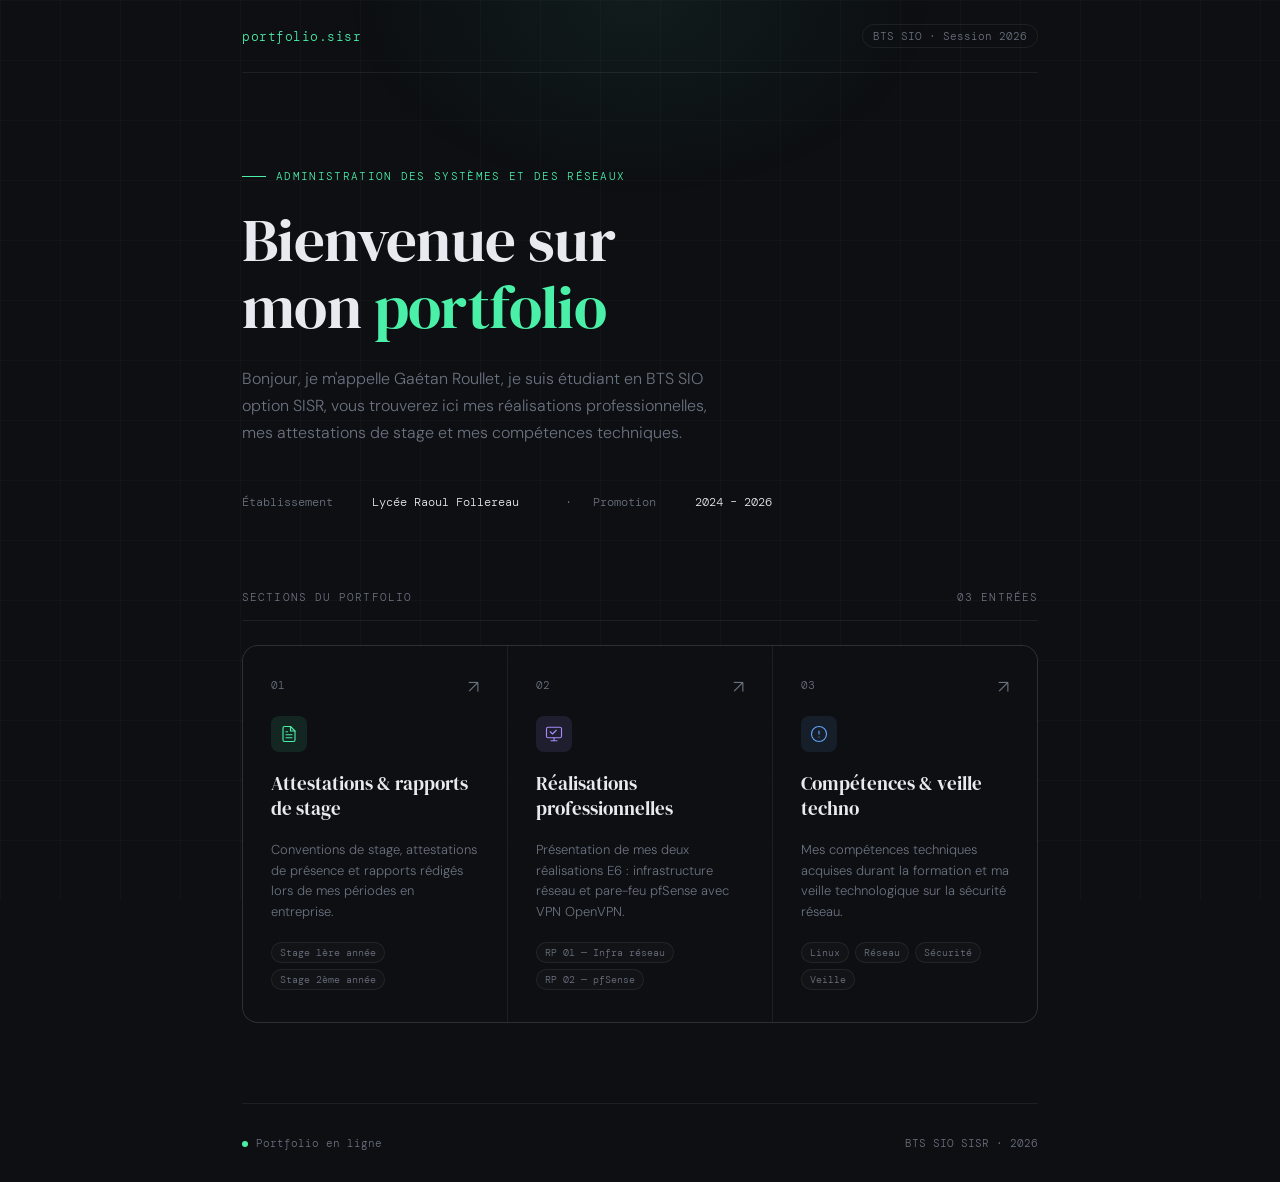
==== index.html @ b17c927a "Add files via upload" ====
<!DOCTYPE html>
<html lang="fr">
<head>
<meta charset="UTF-8">
<meta name="viewport" content="width=device-width, initial-scale=1.0">
<title>Portfolio BTS SIO — SISR</title>
<link href="https://fonts.googleapis.com/css2?family=DM+Serif+Display&family=DM+Mono:wght@400;500&family=DM+Sans:wght@300;400;500&display=swap" rel="stylesheet">
<style>
  *, *::before, *::after { box-sizing: border-box; margin: 0; padding: 0; }

  :root {
    --bg: #0d0f12;
    --surface: #141720;
    --border: rgba(255,255,255,0.07);
    --accent: #4af0a8;
    --accent2: #a78bfa;
    --text: #e8eaf0;
    --muted: #6b7280;
    --card1: #131c1a;
    --card2: #15121f;
    --card3: #14161a;
  }

  html { scroll-behavior: smooth; }

  body {
    background: var(--bg);
    color: var(--text);
    font-family: 'DM Sans', sans-serif;
    font-weight: 300;
    min-height: 100vh;
    overflow-x: hidden;
  }

  /* Grille de fond subtile */
  body::before {
    content: '';
    position: fixed;
    inset: 0;
    background-image:
      linear-gradient(rgba(255,255,255,0.025) 1px, transparent 1px),
      linear-gradient(90deg, rgba(255,255,255,0.025) 1px, transparent 1px);
    background-size: 60px 60px;
    pointer-events: none;
    z-index: 0;
  }

  /* Lueur d'ambiance */
  body::after {
    content: '';
    position: fixed;
    top: -200px;
    left: 50%;
    transform: translateX(-50%);
    width: 600px;
    height: 400px;
    background: radial-gradient(ellipse, rgba(74,240,168,0.06) 0%, transparent 70%);
    pointer-events: none;
    z-index: 0;
  }

  .wrapper {
    position: relative;
    z-index: 1;
    max-width: 860px;
    margin: 0 auto;
    padding: 0 2rem;
  }

  /* ── NAV ── */
  nav {
    display: flex;
    align-items: center;
    justify-content: space-between;
    padding: 1.5rem 0;
    border-bottom: 1px solid var(--border);
  }

  .nav-logo {
    font-family: 'DM Mono', monospace;
    font-size: 13px;
    color: var(--accent);
    letter-spacing: 0.04em;
  }

  .nav-badge {
    font-family: 'DM Mono', monospace;
    font-size: 11px;
    color: var(--muted);
    border: 1px solid var(--border);
    padding: 4px 10px;
    border-radius: 20px;
  }

  /* ── HERO ── */
  .hero {
    padding: 6rem 0 5rem;
    opacity: 0;
    transform: translateY(20px);
    animation: fadeUp 0.7s ease forwards 0.1s;
  }

  .hero-tag {
    font-family: 'DM Mono', monospace;
    font-size: 11px;
    color: var(--accent);
    letter-spacing: 0.12em;
    text-transform: uppercase;
    margin-bottom: 1.5rem;
    display: flex;
    align-items: center;
    gap: 10px;
  }

  .hero-tag::before {
    content: '';
    width: 24px;
    height: 1px;
    background: var(--accent);
    display: inline-block;
  }

  h1 {
    font-family: 'DM Serif Display', serif;
    font-size: clamp(2.4rem, 6vw, 3.8rem);
    font-weight: 400;
    line-height: 1.1;
    letter-spacing: -0.01em;
    margin-bottom: 1.5rem;
  }

  h1 .name {
    color: var(--accent);
  }

  .hero-sub {
    font-size: 16px;
    color: var(--muted);
    max-width: 480px;
    line-height: 1.7;
    margin-bottom: 3rem;
  }

  .hero-meta {
    display: flex;
    gap: 2rem;
    font-family: 'DM Mono', monospace;
    font-size: 12px;
    color: var(--muted);
  }

  .hero-meta span { color: var(--text); }

  /* ── SECTION TITRE ── */
  .section-label {
    font-family: 'DM Mono', monospace;
    font-size: 11px;
    color: var(--muted);
    letter-spacing: 0.1em;
    text-transform: uppercase;
    margin-bottom: 1.5rem;
    padding-bottom: 1rem;
    border-bottom: 1px solid var(--border);
    display: flex;
    justify-content: space-between;
  }

  /* ── CARDS ── */
  .cards {
    display: grid;
    grid-template-columns: repeat(3, 1fr);
    gap: 1px;
    background: var(--border);
    border: 1px solid var(--border);
    border-radius: 16px;
    overflow: hidden;
    margin-bottom: 5rem;
    opacity: 0;
    transform: translateY(20px);
    animation: fadeUp 0.7s ease forwards 0.3s;
  }

  .card {
    background: var(--bg);
    padding: 2rem 1.75rem;
    text-decoration: none;
    color: inherit;
    display: flex;
    flex-direction: column;
    gap: 1.2rem;
    transition: background 0.2s;
    cursor: pointer;
  }

  .card:hover { background: var(--surface); }

  .card:hover .card-arrow {
    transform: translate(3px, -3px);
    color: var(--accent);
  }

  .card-header {
    display: flex;
    justify-content: space-between;
    align-items: flex-start;
  }

  .card-num {
    font-family: 'DM Mono', monospace;
    font-size: 11px;
    color: var(--muted);
  }

  .card-arrow {
    font-size: 18px;
    color: var(--muted);
    transition: transform 0.2s, color 0.2s;
    line-height: 1;
  }

  .card-icon {
    width: 36px;
    height: 36px;
    border-radius: 8px;
    display: flex;
    align-items: center;
    justify-content: center;
  }

  .card-icon svg { width: 18px; height: 18px; }

  .icon-green { background: rgba(74,240,168,0.1); color: var(--accent); }
  .icon-purple { background: rgba(167,139,250,0.12); color: var(--accent2); }
  .icon-blue { background: rgba(96,165,250,0.1); color: #60a5fa; }

  .card-title {
    font-family: 'DM Serif Display', serif;
    font-size: 1.2rem;
    font-weight: 400;
    line-height: 1.3;
  }

  .card-desc {
    font-size: 13px;
    color: var(--muted);
    line-height: 1.6;
    flex: 1;
  }

  .card-tags {
    display: flex;
    flex-wrap: wrap;
    gap: 6px;
  }

  .tag {
    font-family: 'DM Mono', monospace;
    font-size: 10px;
    padding: 3px 8px;
    border-radius: 20px;
    border: 1px solid var(--border);
    color: var(--muted);
    background: rgba(255,255,255,0.02);
  }

  /* ── FOOTER ── */
  footer {
    border-top: 1px solid var(--border);
    padding: 2rem 0;
    display: flex;
    justify-content: space-between;
    align-items: center;
    font-family: 'DM Mono', monospace;
    font-size: 11px;
    color: var(--muted);
    opacity: 0;
    animation: fadeUp 0.7s ease forwards 0.5s;
  }

  footer .dot {
    width: 6px;
    height: 6px;
    border-radius: 50%;
    background: var(--accent);
    display: inline-block;
    margin-right: 8px;
    animation: pulse 2s ease-in-out infinite;
  }

  @keyframes fadeUp {
    to { opacity: 1; transform: translateY(0); }
  }

  @keyframes pulse {
    0%, 100% { opacity: 1; }
    50% { opacity: 0.3; }
  }

  /* ── RESPONSIVE ── */
  @media (max-width: 640px) {
    .cards { grid-template-columns: 1fr; }
    .hero { padding: 4rem 0 3rem; }
    h1 { font-size: 2.2rem; }
  }
</style>
</head>
<body>

<div class="wrapper">

  <nav>
    <span class="nav-logo">portfolio.sisr</span>
    <span class="nav-badge">BTS SIO · Session 2026</span>
  </nav>

  <section class="hero">
    <div class="hero-tag">Administration des systèmes et des réseaux</div>
    <h1>Bienvenue sur<br>mon <span class="name">portfolio</span></h1>
    <p class="hero-sub">
      Bonjour, je m'appelle Gaétan Roullet, je suis étudiant en BTS SIO option SISR, vous trouverez ici mes réalisations professionnelles, mes attestations de stage et mes compétences techniques.
    </p>
    <div class="hero-meta">
      Établissement&nbsp;<span>Lycée Raoul Follereau</span>
      &nbsp;&nbsp;·&nbsp;&nbsp;
      Promotion&nbsp;<span>2024 – 2026</span>
    </div>
  </section>

  <div class="section-label">
    <span>Sections du portfolio</span>
    <span>03 entrées</span>
  </div>

  <div class="cards">

    <!-- Carte 1 : Attestations & rapports -->
    <a class="card" href="attestations.html">
      <div class="card-header">
        <span class="card-num">01</span>
        <span class="card-arrow">↗</span>
      </div>
      <div class="card-icon icon-green">
        <svg viewBox="0 0 24 24" fill="none" stroke="currentColor" stroke-width="1.5" stroke-linecap="round" stroke-linejoin="round">
          <path d="M14 2H6a2 2 0 0 0-2 2v16a2 2 0 0 0 2 2h12a2 2 0 0 0 2-2V8z"/>
          <polyline points="14 2 14 8 20 8"/>
          <line x1="16" y1="13" x2="8" y2="13"/>
          <line x1="16" y1="17" x2="8" y2="17"/>
          <polyline points="10 9 9 9 8 9"/>
        </svg>
      </div>
      <div class="card-title">Attestations &amp; rapports de stage</div>
      <p class="card-desc">Conventions de stage, attestations de présence et rapports rédigés lors de mes périodes en entreprise.</p>
      <div class="card-tags">
        <span class="tag">Stage 1ère année</span>
        <span class="tag">Stage 2ème année</span>
      </div>
    </a>

    <!-- Carte 2 : Réalisations professionnelles -->
    <a class="card" href="realisations.html">
      <div class="card-header">
        <span class="card-num">02</span>
        <span class="card-arrow">↗</span>
      </div>
      <div class="card-icon icon-purple">
        <svg viewBox="0 0 24 24" fill="none" stroke="currentColor" stroke-width="1.5" stroke-linecap="round" stroke-linejoin="round">
          <rect x="2" y="3" width="20" height="14" rx="2"/>
          <path d="M8 21h8M12 17v4"/>
          <path d="M7 9l3 3 5-5"/>
        </svg>
      </div>
      <div class="card-title">Réalisations professionnelles</div>
      <p class="card-desc">Présentation de mes deux réalisations E6 : infrastructure réseau et pare-feu pfSense avec VPN OpenVPN.</p>
      <div class="card-tags">
        <span class="tag">RP 01 — Infra réseau</span>
        <span class="tag">RP 02 — pfSense</span>
      </div>
    </a>

    <!-- Carte 3 : Compétences & Veille -->
    <a class="card" href="competences.html">
      <div class="card-header">
        <span class="card-num">03</span>
        <span class="card-arrow">↗</span>
      </div>
      <div class="card-icon icon-blue">
        <svg viewBox="0 0 24 24" fill="none" stroke="currentColor" stroke-width="1.5" stroke-linecap="round" stroke-linejoin="round">
          <circle cx="12" cy="12" r="10"/>
          <line x1="12" y1="8" x2="12" y2="12"/>
          <line x1="12" y1="16" x2="12.01" y2="16"/>
        </svg>
      </div>
      <div class="card-title">Compétences &amp; veille techno</div>
      <p class="card-desc">Mes compétences techniques acquises durant la formation et ma veille technologique sur la sécurité réseau.</p>
      <div class="card-tags">
        <span class="tag">Linux</span>
        <span class="tag">Réseau</span>
        <span class="tag">Sécurité</span>
        <span class="tag">Veille</span>
      </div>
    </a>

  </div>

  <footer>
    <span><span class="dot"></span>Portfolio en ligne</span>
    <span>BTS SIO SISR · 2026</span>
  </footer>

</div>

</body>
</html>
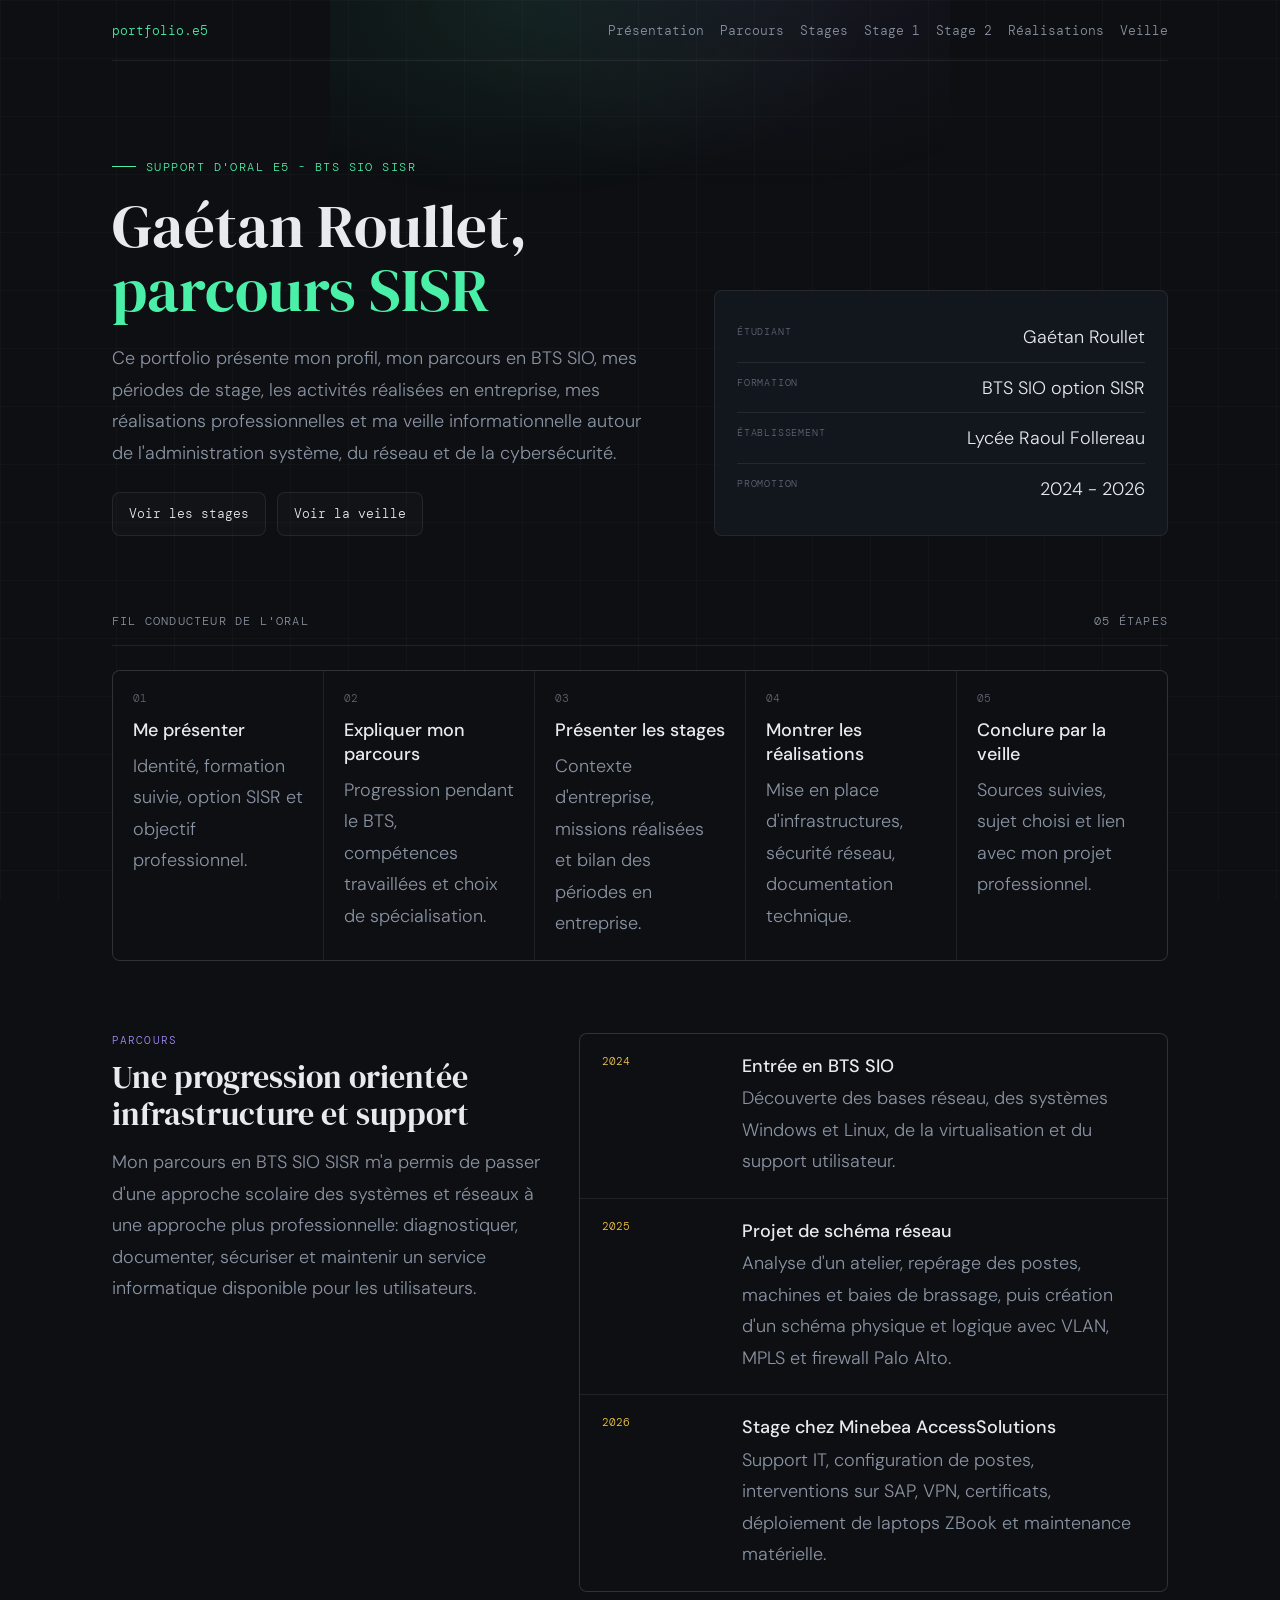
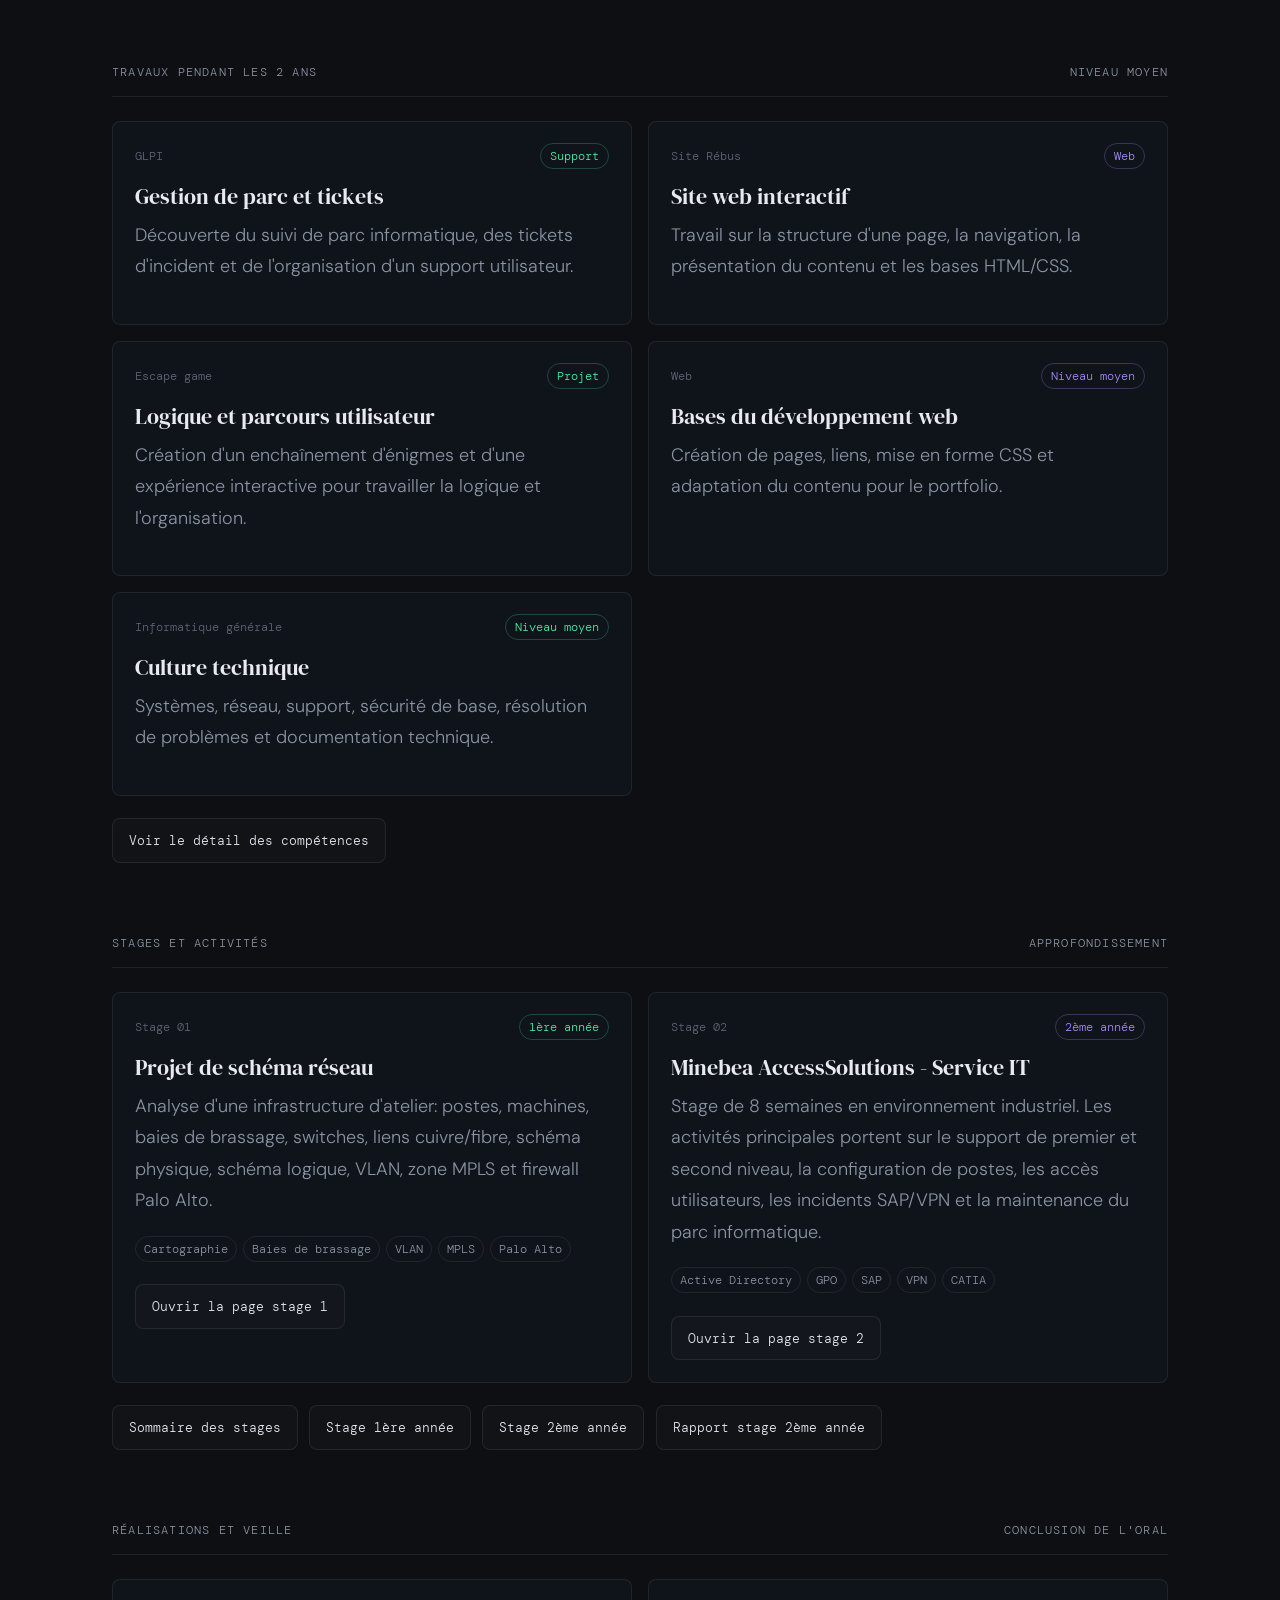
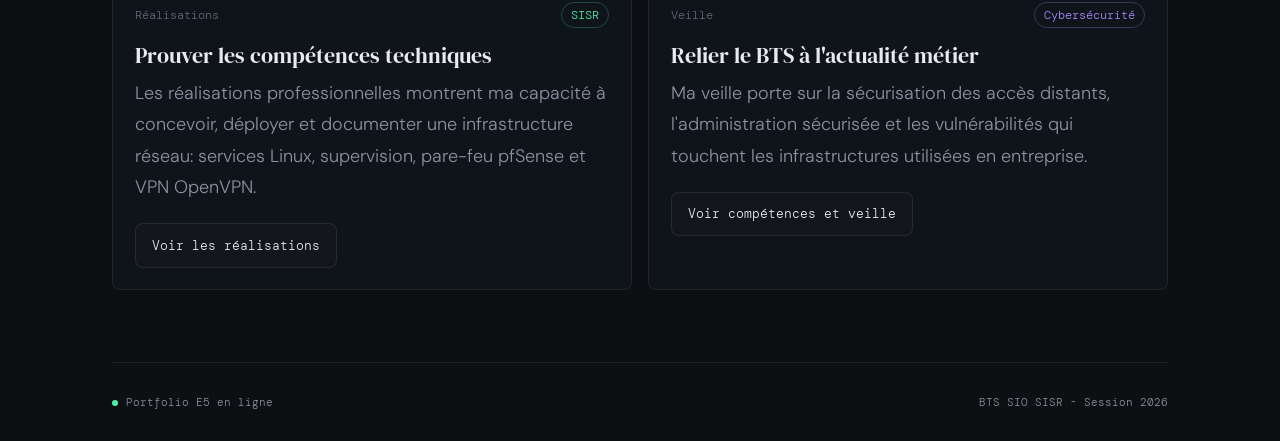
==== commit d7f51e4b: "Add files via upload" ====
--- a/index.html
+++ b/index.html
@@ -3,22 +3,24 @@
 <head>
 <meta charset="UTF-8">
 <meta name="viewport" content="width=device-width, initial-scale=1.0">
-<title>Portfolio BTS SIO — SISR</title>
-<link href="https://fonts.googleapis.com/css2?family=DM+Serif+Display&family=DM+Mono:wght@400;500&family=DM+Sans:wght@300;400;500&display=swap" rel="stylesheet">
+<title>Portfolio E5 BTS SIO SISR - Gaétan Roullet</title>
+<link rel="icon" href="data:,">
+<link href="https://fonts.googleapis.com/css2?family=DM+Serif+Display&family=DM+Mono:wght@400;500&family=DM+Sans:wght@300;400;500;600&display=swap" rel="stylesheet">
 <style>
   *, *::before, *::after { box-sizing: border-box; margin: 0; padding: 0; }
 
   :root {
     --bg: #0d0f12;
-    --surface: #141720;
-    --border: rgba(255,255,255,0.07);
+    --surface: #151922;
+    --surface-soft: #11151d;
+    --border: rgba(255,255,255,0.08);
     --accent: #4af0a8;
     --accent2: #a78bfa;
+    --accent3: #f7c948;
+    --accent4: #60a5fa;
     --text: #e8eaf0;
-    --muted: #6b7280;
-    --card1: #131c1a;
-    --card2: #15121f;
-    --card3: #14161a;
+    --muted: #8a93a3;
+    --muted-dark: #5f6674;
   }
 
   html { scroll-behavior: smooth; }
@@ -32,7 +34,6 @@
     overflow-x: hidden;
   }
 
-  /* Grille de fond subtile */
   body::before {
     content: '';
     position: fixed;
@@ -40,21 +41,22 @@
     background-image:
       linear-gradient(rgba(255,255,255,0.025) 1px, transparent 1px),
       linear-gradient(90deg, rgba(255,255,255,0.025) 1px, transparent 1px);
-    background-size: 60px 60px;
+    background-size: 58px 58px;
     pointer-events: none;
     z-index: 0;
   }
 
-  /* Lueur d'ambiance */
   body::after {
     content: '';
     position: fixed;
-    top: -200px;
+    top: -180px;
     left: 50%;
     transform: translateX(-50%);
-    width: 600px;
-    height: 400px;
-    background: radial-gradient(ellipse, rgba(74,240,168,0.06) 0%, transparent 70%);
+    width: 620px;
+    height: 420px;
+    background:
+      radial-gradient(ellipse at 30% 45%, rgba(74,240,168,0.08), transparent 58%),
+      radial-gradient(ellipse at 70% 25%, rgba(167,139,250,0.08), transparent 60%);
     pointer-events: none;
     z-index: 0;
   }
@@ -62,17 +64,17 @@
   .wrapper {
     position: relative;
     z-index: 1;
-    max-width: 860px;
+    max-width: 1040px;
     margin: 0 auto;
     padding: 0 2rem;
   }
 
-  /* ── NAV ── */
   nav {
     display: flex;
     align-items: center;
     justify-content: space-between;
-    padding: 1.5rem 0;
+    gap: 1.5rem;
+    padding: 1.35rem 0;
     border-bottom: 1px solid var(--border);
   }
 
@@ -80,174 +82,293 @@
     font-family: 'DM Mono', monospace;
     font-size: 13px;
     color: var(--accent);
-    letter-spacing: 0.04em;
-  }
-
-  .nav-badge {
-    font-family: 'DM Mono', monospace;
-    font-size: 11px;
-    color: var(--muted);
-    border: 1px solid var(--border);
-    padding: 4px 10px;
-    border-radius: 20px;
-  }
-
-  /* ── HERO ── */
+    text-decoration: none;
+  }
+
+  .nav-links {
+    display: flex;
+    gap: 1rem;
+    flex-wrap: wrap;
+    justify-content: flex-end;
+  }
+
+  .nav-links a {
+    font-family: 'DM Mono', monospace;
+    font-size: 11px;
+    color: var(--muted);
+    text-decoration: none;
+    transition: color 0.2s;
+  }
+
+  .nav-links a:hover { color: var(--text); }
+
   .hero {
-    padding: 6rem 0 5rem;
+    padding: 5.5rem 0 3.8rem;
+    display: grid;
+    grid-template-columns: minmax(0, 1.1fr) minmax(280px, 0.9fr);
+    gap: 3rem;
+    align-items: end;
     opacity: 0;
-    transform: translateY(20px);
+    transform: translateY(18px);
     animation: fadeUp 0.7s ease forwards 0.1s;
   }
 
-  .hero-tag {
+  .eyebrow {
     font-family: 'DM Mono', monospace;
     font-size: 11px;
     color: var(--accent);
+    text-transform: uppercase;
     letter-spacing: 0.12em;
-    text-transform: uppercase;
-    margin-bottom: 1.5rem;
-    display: flex;
+    margin-bottom: 1.2rem;
+    display: inline-flex;
     align-items: center;
     gap: 10px;
   }
 
-  .hero-tag::before {
+  .eyebrow::before {
     content: '';
     width: 24px;
     height: 1px;
-    background: var(--accent);
-    display: inline-block;
+    background: currentColor;
   }
 
   h1 {
     font-family: 'DM Serif Display', serif;
-    font-size: clamp(2.4rem, 6vw, 3.8rem);
+    font-size: 3.8rem;
     font-weight: 400;
-    line-height: 1.1;
-    letter-spacing: -0.01em;
-    margin-bottom: 1.5rem;
-  }
-
-  h1 .name {
-    color: var(--accent);
-  }
+    line-height: 1.05;
+    letter-spacing: 0;
+    margin-bottom: 1.35rem;
+  }
+
+  h1 span { color: var(--accent); }
 
   .hero-sub {
+    max-width: 620px;
+    color: var(--muted);
     font-size: 16px;
-    color: var(--muted);
-    max-width: 480px;
-    line-height: 1.7;
-    margin-bottom: 3rem;
-  }
-
-  .hero-meta {
+    line-height: 1.75;
+  }
+
+  .identity-panel {
+    border: 1px solid var(--border);
+    border-radius: 8px;
+    background: rgba(21,25,34,0.72);
+    padding: 1.35rem;
+  }
+
+  .identity-row {
     display: flex;
-    gap: 2rem;
-    font-family: 'DM Mono', monospace;
-    font-size: 12px;
-    color: var(--muted);
-  }
-
-  .hero-meta span { color: var(--text); }
-
-  /* ── SECTION TITRE ── */
+    justify-content: space-between;
+    gap: 1rem;
+    padding: 0.8rem 0;
+    border-bottom: 1px solid var(--border);
+  }
+
+  .identity-row:last-child { border-bottom: 0; }
+
+  .identity-label {
+    font-family: 'DM Mono', monospace;
+    font-size: 10px;
+    color: var(--muted-dark);
+    text-transform: uppercase;
+    letter-spacing: 0.08em;
+  }
+
+  .identity-value {
+    font-size: 13px;
+    color: var(--text);
+    text-align: right;
+  }
+
   .section-label {
     font-family: 'DM Mono', monospace;
     font-size: 11px;
     color: var(--muted);
+    text-transform: uppercase;
     letter-spacing: 0.1em;
-    text-transform: uppercase;
-    margin-bottom: 1.5rem;
+    margin: 1rem 0 1.5rem;
     padding-bottom: 1rem;
     border-bottom: 1px solid var(--border);
     display: flex;
     justify-content: space-between;
-  }
-
-  /* ── CARDS ── */
-  .cards {
+    gap: 1rem;
+  }
+
+  .oral-flow {
     display: grid;
-    grid-template-columns: repeat(3, 1fr);
+    grid-template-columns: repeat(5, 1fr);
     gap: 1px;
     background: var(--border);
     border: 1px solid var(--border);
-    border-radius: 16px;
+    border-radius: 8px;
     overflow: hidden;
-    margin-bottom: 5rem;
+    margin-bottom: 4.5rem;
     opacity: 0;
-    transform: translateY(20px);
-    animation: fadeUp 0.7s ease forwards 0.3s;
-  }
-
-  .card {
-    background: var(--bg);
-    padding: 2rem 1.75rem;
+    transform: translateY(18px);
+    animation: fadeUp 0.7s ease forwards 0.25s;
+  }
+
+  .flow-step {
+    background: rgba(13,15,18,0.96);
+    padding: 1.25rem;
+    min-height: 132px;
+    color: inherit;
     text-decoration: none;
-    color: inherit;
-    display: flex;
-    flex-direction: column;
-    gap: 1.2rem;
     transition: background 0.2s;
-    cursor: pointer;
-  }
-
-  .card:hover { background: var(--surface); }
-
-  .card:hover .card-arrow {
-    transform: translate(3px, -3px);
-    color: var(--accent);
-  }
-
-  .card-header {
+  }
+
+  .flow-step:hover { background: var(--surface); }
+
+  .flow-num {
+    font-family: 'DM Mono', monospace;
+    font-size: 11px;
+    color: var(--muted-dark);
+    margin-bottom: 0.8rem;
+  }
+
+  .flow-title {
+    font-size: 15px;
+    font-weight: 500;
+    margin-bottom: 0.55rem;
+  }
+
+  .flow-text {
+    color: var(--muted);
+    font-size: 12px;
+    line-height: 1.55;
+  }
+
+  .content-section {
+    margin-bottom: 4.5rem;
+    opacity: 0;
+    transform: translateY(18px);
+    animation: fadeUp 0.7s ease forwards 0.35s;
+  }
+
+  .split {
+    display: grid;
+    grid-template-columns: 0.85fr 1.15fr;
+    gap: 2rem;
+    align-items: start;
+  }
+
+  .section-kicker {
+    font-family: 'DM Mono', monospace;
+    font-size: 11px;
+    color: var(--accent2);
+    text-transform: uppercase;
+    letter-spacing: 0.1em;
+    margin-bottom: 0.8rem;
+  }
+
+  h2 {
+    font-family: 'DM Serif Display', serif;
+    font-size: 2rem;
+    font-weight: 400;
+    line-height: 1.15;
+    letter-spacing: 0;
+    margin-bottom: 0.9rem;
+  }
+
+  .lead {
+    color: var(--muted);
+    font-size: 15px;
+    line-height: 1.75;
+  }
+
+  .timeline {
+    display: grid;
+    gap: 1px;
+    background: var(--border);
+    border: 1px solid var(--border);
+    border-radius: 8px;
+    overflow: hidden;
+  }
+
+  .timeline-item {
+    background: rgba(13,15,18,0.96);
+    padding: 1.25rem 1.35rem;
+    display: grid;
+    grid-template-columns: 120px 1fr;
+    gap: 1.25rem;
+  }
+
+  .time {
+    font-family: 'DM Mono', monospace;
+    font-size: 11px;
+    color: var(--accent3);
+  }
+
+  .timeline-title {
+    font-weight: 500;
+    margin-bottom: 0.35rem;
+  }
+
+  .timeline-text {
+    color: var(--muted);
+    font-size: 13px;
+    line-height: 1.65;
+  }
+
+  .stage-grid, .cards-grid {
+    display: grid;
+    grid-template-columns: repeat(2, 1fr);
+    gap: 1rem;
+  }
+
+  .info-card {
+    border: 1px solid var(--border);
+    border-radius: 8px;
+    background: rgba(17,21,29,0.78);
+    padding: 1.35rem;
+  }
+
+  .card-topline {
     display: flex;
     justify-content: space-between;
-    align-items: flex-start;
+    align-items: center;
+    gap: 1rem;
+    margin-bottom: 1rem;
   }
 
   .card-num {
     font-family: 'DM Mono', monospace;
     font-size: 11px;
-    color: var(--muted);
-  }
-
-  .card-arrow {
-    font-size: 18px;
-    color: var(--muted);
-    transition: transform 0.2s, color 0.2s;
-    line-height: 1;
-  }
-
-  .card-icon {
-    width: 36px;
-    height: 36px;
-    border-radius: 8px;
-    display: flex;
-    align-items: center;
-    justify-content: center;
-  }
-
-  .card-icon svg { width: 18px; height: 18px; }
-
-  .icon-green { background: rgba(74,240,168,0.1); color: var(--accent); }
-  .icon-purple { background: rgba(167,139,250,0.12); color: var(--accent2); }
-  .icon-blue { background: rgba(96,165,250,0.1); color: #60a5fa; }
+    color: var(--muted-dark);
+  }
+
+  .pill {
+    font-family: 'DM Mono', monospace;
+    font-size: 10px;
+    color: var(--accent);
+    border: 1px solid rgba(74,240,168,0.25);
+    border-radius: 999px;
+    padding: 4px 9px;
+    white-space: nowrap;
+  }
+
+  .pill-purple {
+    color: var(--accent2);
+    border-color: rgba(167,139,250,0.28);
+  }
 
   .card-title {
     font-family: 'DM Serif Display', serif;
-    font-size: 1.2rem;
+    font-size: 1.35rem;
     font-weight: 400;
-    line-height: 1.3;
-  }
-
-  .card-desc {
+    margin-bottom: 0.6rem;
+    letter-spacing: 0;
+  }
+
+  .card-text {
+    color: var(--muted);
     font-size: 13px;
-    color: var(--muted);
-    line-height: 1.6;
-    flex: 1;
-  }
-
-  .card-tags {
+    line-height: 1.65;
+    margin-bottom: 1.2rem;
+  }
+
+  .tag-list {
     display: flex;
     flex-wrap: wrap;
     gap: 6px;
@@ -256,28 +377,52 @@
   .tag {
     font-family: 'DM Mono', monospace;
     font-size: 10px;
-    padding: 3px 8px;
-    border-radius: 20px;
+    padding: 4px 8px;
+    border-radius: 999px;
     border: 1px solid var(--border);
     color: var(--muted);
+  }
+
+  .cta-row {
+    display: flex;
+    flex-wrap: wrap;
+    gap: 0.7rem;
+    margin-top: 1.4rem;
+  }
+
+  .button {
+    display: inline-flex;
+    align-items: center;
+    gap: 8px;
+    border: 1px solid var(--border);
+    border-radius: 8px;
+    padding: 0.7rem 0.9rem;
+    color: var(--text);
+    text-decoration: none;
+    font-family: 'DM Mono', monospace;
+    font-size: 11px;
     background: rgba(255,255,255,0.02);
-  }
-
-  /* ── FOOTER ── */
+    transition: border-color 0.2s, background 0.2s;
+  }
+
+  .button:hover {
+    border-color: rgba(255,255,255,0.22);
+    background: rgba(255,255,255,0.05);
+  }
+
   footer {
     border-top: 1px solid var(--border);
     padding: 2rem 0;
     display: flex;
     justify-content: space-between;
     align-items: center;
-    font-family: 'DM Mono', monospace;
-    font-size: 11px;
-    color: var(--muted);
-    opacity: 0;
-    animation: fadeUp 0.7s ease forwards 0.5s;
-  }
-
-  footer .dot {
+    gap: 1rem;
+    font-family: 'DM Mono', monospace;
+    font-size: 11px;
+    color: var(--muted);
+  }
+
+  .dot {
     width: 6px;
     height: 6px;
     border-radius: 50%;
@@ -293,121 +438,310 @@
 
   @keyframes pulse {
     0%, 100% { opacity: 1; }
-    50% { opacity: 0.3; }
-  }
-
-  /* ── RESPONSIVE ── */
-  @media (max-width: 640px) {
-    .cards { grid-template-columns: 1fr; }
-    .hero { padding: 4rem 0 3rem; }
-    h1 { font-size: 2.2rem; }
+    50% { opacity: 0.35; }
+  }
+
+  @media (max-width: 860px) {
+    .hero, .split { grid-template-columns: 1fr; }
+    .hero { padding-top: 4rem; }
+    .oral-flow { grid-template-columns: 1fr; }
+    .stage-grid, .cards-grid { grid-template-columns: 1fr; }
+    .timeline-item { grid-template-columns: 1fr; gap: 0.55rem; }
+  }
+
+  @media (max-width: 620px) {
+    .wrapper { padding: 0 1.2rem; }
+    nav { align-items: flex-start; flex-direction: column; }
+    .nav-links { justify-content: flex-start; }
+    h1 { font-size: 2.45rem; }
+    h2 { font-size: 1.7rem; }
+    .identity-row { flex-direction: column; gap: 0.25rem; }
+    .identity-value { text-align: left; }
+    footer { flex-direction: column; align-items: flex-start; }
   }
 </style>
+<link rel="stylesheet" href="projection.css">
 </head>
 <body>
-
 <div class="wrapper">
 
   <nav>
-    <span class="nav-logo">portfolio.sisr</span>
-    <span class="nav-badge">BTS SIO · Session 2026</span>
+    <a class="nav-logo" href="index.html">portfolio.e5</a>
+    <div class="nav-links" aria-label="Navigation principale">
+      <a href="#presentation">Présentation</a>
+      <a href="#parcours">Parcours</a>
+      <a href="attestations.html">Stages</a>
+      <a href="stage1.html">Stage 1</a>
+      <a href="stage2.html">Stage 2</a>
+      <a href="realisations.html">Réalisations</a>
+      <a href="competences.html">Veille</a>
+    </div>
   </nav>
 
-  <section class="hero">
-    <div class="hero-tag">Administration des systèmes et des réseaux</div>
-    <h1>Bienvenue sur<br>mon <span class="name">portfolio</span></h1>
-    <p class="hero-sub">
-      Bonjour, je m'appelle Gaétan Roullet, je suis étudiant en BTS SIO option SISR, vous trouverez ici mes réalisations professionnelles, mes attestations de stage et mes compétences techniques.
-    </p>
-    <div class="hero-meta">
-      Établissement&nbsp;<span>Lycée Raoul Follereau</span>
-      &nbsp;&nbsp;·&nbsp;&nbsp;
-      Promotion&nbsp;<span>2024 – 2026</span>
-    </div>
+  <section class="hero" id="presentation">
+    <div>
+      <div class="eyebrow">Support d'oral E5 - BTS SIO SISR</div>
+      <h1>Gaétan Roullet,<br><span>parcours SISR</span></h1>
+      <p class="hero-sub">
+        Ce portfolio présente mon profil, mon parcours en BTS SIO, mes périodes de stage,
+        les activités réalisées en entreprise, mes réalisations professionnelles et ma veille
+        informationnelle autour de l'administration système, du réseau et de la cybersécurité.
+      </p>
+      <div class="cta-row">
+        <a class="button" href="attestations.html">Voir les stages</a>
+        <a class="button" href="competences.html">Voir la veille</a>
+      </div>
+    </div>
+
+    <aside class="identity-panel" aria-label="Identité">
+      <div class="identity-row">
+        <span class="identity-label">Étudiant</span>
+        <span class="identity-value">Gaétan Roullet</span>
+      </div>
+      <div class="identity-row">
+        <span class="identity-label">Formation</span>
+        <span class="identity-value">BTS SIO option SISR</span>
+      </div>
+      <div class="identity-row">
+        <span class="identity-label">Établissement</span>
+        <span class="identity-value">Lycée Raoul Follereau</span>
+      </div>
+      <div class="identity-row">
+        <span class="identity-label">Promotion</span>
+        <span class="identity-value">2024 - 2026</span>
+      </div>
+    </aside>
   </section>
 
   <div class="section-label">
-    <span>Sections du portfolio</span>
-    <span>03 entrées</span>
+    <span>Fil conducteur de l'oral</span>
+    <span>05 étapes</span>
   </div>
 
-  <div class="cards">
-
-    <!-- Carte 1 : Attestations & rapports -->
-    <a class="card" href="attestations.html">
-      <div class="card-header">
-        <span class="card-num">01</span>
-        <span class="card-arrow">↗</span>
+  <div class="oral-flow">
+    <a class="flow-step" href="#presentation">
+      <div class="flow-num">01</div>
+      <div class="flow-title">Me présenter</div>
+      <p class="flow-text">Identité, formation suivie, option SISR et objectif professionnel.</p>
+    </a>
+    <a class="flow-step" href="#parcours">
+      <div class="flow-num">02</div>
+      <div class="flow-title">Expliquer mon parcours</div>
+      <p class="flow-text">Progression pendant le BTS, compétences travaillées et choix de spécialisation.</p>
+    </a>
+    <a class="flow-step" href="attestations.html">
+      <div class="flow-num">03</div>
+      <div class="flow-title">Présenter les stages</div>
+      <p class="flow-text">Contexte d'entreprise, missions réalisées et bilan des périodes en entreprise.</p>
+    </a>
+    <a class="flow-step" href="realisations.html">
+      <div class="flow-num">04</div>
+      <div class="flow-title">Montrer les réalisations</div>
+      <p class="flow-text">Mise en place d'infrastructures, sécurité réseau, documentation technique.</p>
+    </a>
+    <a class="flow-step" href="competences.html">
+      <div class="flow-num">05</div>
+      <div class="flow-title">Conclure par la veille</div>
+      <p class="flow-text">Sources suivies, sujet choisi et lien avec mon projet professionnel.</p>
+    </a>
+  </div>
+
+  <section class="content-section split" id="parcours">
+    <div>
+      <div class="section-kicker">Parcours</div>
+      <h2>Une progression orientée infrastructure et support</h2>
+      <p class="lead">
+        Mon parcours en BTS SIO SISR m'a permis de passer d'une approche scolaire des systèmes
+        et réseaux à une approche plus professionnelle: diagnostiquer, documenter, sécuriser
+        et maintenir un service informatique disponible pour les utilisateurs.
+      </p>
+    </div>
+
+    <div class="timeline">
+      <div class="timeline-item">
+        <div class="time">2024</div>
+        <div>
+          <div class="timeline-title">Entrée en BTS SIO</div>
+          <p class="timeline-text">Découverte des bases réseau, des systèmes Windows et Linux, de la virtualisation et du support utilisateur.</p>
+        </div>
       </div>
-      <div class="card-icon icon-green">
-        <svg viewBox="0 0 24 24" fill="none" stroke="currentColor" stroke-width="1.5" stroke-linecap="round" stroke-linejoin="round">
-          <path d="M14 2H6a2 2 0 0 0-2 2v16a2 2 0 0 0 2 2h12a2 2 0 0 0 2-2V8z"/>
-          <polyline points="14 2 14 8 20 8"/>
-          <line x1="16" y1="13" x2="8" y2="13"/>
-          <line x1="16" y1="17" x2="8" y2="17"/>
-          <polyline points="10 9 9 9 8 9"/>
-        </svg>
+      <div class="timeline-item">
+        <div class="time">2025</div>
+        <div>
+          <div class="timeline-title">Projet de schéma réseau</div>
+          <p class="timeline-text">Analyse d'un atelier, repérage des postes, machines et baies de brassage, puis création d'un schéma physique et logique avec VLAN, MPLS et firewall Palo Alto.</p>
+        </div>
       </div>
-      <div class="card-title">Attestations &amp; rapports de stage</div>
-      <p class="card-desc">Conventions de stage, attestations de présence et rapports rédigés lors de mes périodes en entreprise.</p>
-      <div class="card-tags">
-        <span class="tag">Stage 1ère année</span>
-        <span class="tag">Stage 2ème année</span>
+      <div class="timeline-item">
+        <div class="time">2026</div>
+        <div>
+          <div class="timeline-title">Stage chez Minebea AccessSolutions</div>
+          <p class="timeline-text">Support IT, configuration de postes, interventions sur SAP, VPN, certificats, déploiement de laptops ZBook et maintenance matérielle.</p>
+        </div>
       </div>
-    </a>
-
-    <!-- Carte 2 : Réalisations professionnelles -->
-    <a class="card" href="realisations.html">
-      <div class="card-header">
-        <span class="card-num">02</span>
-        <span class="card-arrow">↗</span>
-      </div>
-      <div class="card-icon icon-purple">
-        <svg viewBox="0 0 24 24" fill="none" stroke="currentColor" stroke-width="1.5" stroke-linecap="round" stroke-linejoin="round">
-          <rect x="2" y="3" width="20" height="14" rx="2"/>
-          <path d="M8 21h8M12 17v4"/>
-          <path d="M7 9l3 3 5-5"/>
-        </svg>
-      </div>
-      <div class="card-title">Réalisations professionnelles</div>
-      <p class="card-desc">Présentation de mes deux réalisations E6 : infrastructure réseau et pare-feu pfSense avec VPN OpenVPN.</p>
-      <div class="card-tags">
-        <span class="tag">RP 01 — Infra réseau</span>
-        <span class="tag">RP 02 — pfSense</span>
-      </div>
-    </a>
-
-    <!-- Carte 3 : Compétences & Veille -->
-    <a class="card" href="competences.html">
-      <div class="card-header">
-        <span class="card-num">03</span>
-        <span class="card-arrow">↗</span>
-      </div>
-      <div class="card-icon icon-blue">
-        <svg viewBox="0 0 24 24" fill="none" stroke="currentColor" stroke-width="1.5" stroke-linecap="round" stroke-linejoin="round">
-          <circle cx="12" cy="12" r="10"/>
-          <line x1="12" y1="8" x2="12" y2="12"/>
-          <line x1="12" y1="16" x2="12.01" y2="16"/>
-        </svg>
-      </div>
-      <div class="card-title">Compétences &amp; veille techno</div>
-      <p class="card-desc">Mes compétences techniques acquises durant la formation et ma veille technologique sur la sécurité réseau.</p>
-      <div class="card-tags">
-        <span class="tag">Linux</span>
-        <span class="tag">Réseau</span>
-        <span class="tag">Sécurité</span>
-        <span class="tag">Veille</span>
-      </div>
-    </a>
-
-  </div>
+    </div>
+  </section>
+
+  <section class="content-section" id="travaux">
+    <div class="section-label">
+      <span>Travaux pendant les 2 ans</span>
+      <span>Niveau moyen</span>
+    </div>
+
+    <div class="cards-grid">
+      <article class="info-card">
+        <div class="card-topline">
+          <span class="card-num">GLPI</span>
+          <span class="pill">Support</span>
+        </div>
+        <h2 class="card-title">Gestion de parc et tickets</h2>
+        <p class="card-text">Découverte du suivi de parc informatique, des tickets d'incident et de l'organisation d'un support utilisateur.</p>
+      </article>
+
+      <article class="info-card">
+        <div class="card-topline">
+          <span class="card-num">Site Rébus</span>
+          <span class="pill pill-purple">Web</span>
+        </div>
+        <h2 class="card-title">Site web interactif</h2>
+        <p class="card-text">Travail sur la structure d'une page, la navigation, la présentation du contenu et les bases HTML/CSS.</p>
+      </article>
+
+      <article class="info-card">
+        <div class="card-topline">
+          <span class="card-num">Escape game</span>
+          <span class="pill">Projet</span>
+        </div>
+        <h2 class="card-title">Logique et parcours utilisateur</h2>
+        <p class="card-text">Création d'un enchaînement d'énigmes et d'une expérience interactive pour travailler la logique et l'organisation.</p>
+      </article>
+
+      <article class="info-card">
+        <div class="card-topline">
+          <span class="card-num">Web</span>
+          <span class="pill pill-purple">Niveau moyen</span>
+        </div>
+        <h2 class="card-title">Bases du développement web</h2>
+        <p class="card-text">Création de pages, liens, mise en forme CSS et adaptation du contenu pour le portfolio.</p>
+      </article>
+
+      <article class="info-card">
+        <div class="card-topline">
+          <span class="card-num">Informatique générale</span>
+          <span class="pill">Niveau moyen</span>
+        </div>
+        <h2 class="card-title">Culture technique</h2>
+        <p class="card-text">Systèmes, réseau, support, sécurité de base, résolution de problèmes et documentation technique.</p>
+      </article>
+    </div>
+
+    <div class="cta-row">
+      <a class="button" href="competences.html">Voir le détail des compétences</a>
+    </div>
+  </section>
+
+  <section class="content-section" id="stages">
+    <div class="section-label">
+      <span>Stages et activités</span>
+      <span>Approfondissement</span>
+    </div>
+
+    <div class="stage-grid">
+      <article class="info-card">
+        <div class="card-topline">
+          <span class="card-num">Stage 01</span>
+          <span class="pill">1ère année</span>
+        </div>
+        <h2 class="card-title">Projet de schéma réseau</h2>
+        <p class="card-text">
+          Analyse d'une infrastructure d'atelier: postes, machines, baies de brassage,
+          switches, liens cuivre/fibre, schéma physique, schéma logique, VLAN, zone MPLS
+          et firewall Palo Alto.
+        </p>
+        <div class="tag-list">
+          <span class="tag">Cartographie</span>
+          <span class="tag">Baies de brassage</span>
+          <span class="tag">VLAN</span>
+          <span class="tag">MPLS</span>
+          <span class="tag">Palo Alto</span>
+        </div>
+        <div class="cta-row">
+          <a class="button" href="stage1.html">Ouvrir la page stage 1</a>
+        </div>
+      </article>
+
+      <article class="info-card">
+        <div class="card-topline">
+          <span class="card-num">Stage 02</span>
+          <span class="pill pill-purple">2ème année</span>
+        </div>
+        <h2 class="card-title">Minebea AccessSolutions - Service IT</h2>
+        <p class="card-text">
+          Stage de 8 semaines en environnement industriel. Les activités principales portent sur
+          le support de premier et second niveau, la configuration de postes, les accès utilisateurs,
+          les incidents SAP/VPN et la maintenance du parc informatique.
+        </p>
+        <div class="tag-list">
+          <span class="tag">Active Directory</span>
+          <span class="tag">GPO</span>
+          <span class="tag">SAP</span>
+          <span class="tag">VPN</span>
+          <span class="tag">CATIA</span>
+        </div>
+        <div class="cta-row">
+          <a class="button" href="stage2.html">Ouvrir la page stage 2</a>
+        </div>
+      </article>
+    </div>
+
+    <div class="cta-row">
+      <a class="button" href="attestations.html">Sommaire des stages</a>
+      <a class="button" href="stage1.html">Stage 1ère année</a>
+      <a class="button" href="stage2.html">Stage 2ème année</a>
+      <a class="button" href="rapport_stage_roullet_gaetan2eme.pdf">Rapport stage 2ème année</a>
+    </div>
+  </section>
+
+  <section class="content-section">
+    <div class="section-label">
+      <span>Réalisations et veille</span>
+      <span>Conclusion de l'oral</span>
+    </div>
+
+    <div class="cards-grid">
+      <article class="info-card">
+        <div class="card-topline">
+          <span class="card-num">Réalisations</span>
+          <span class="pill">SISR</span>
+        </div>
+        <h2 class="card-title">Prouver les compétences techniques</h2>
+        <p class="card-text">
+          Les réalisations professionnelles montrent ma capacité à concevoir, déployer et documenter
+          une infrastructure réseau: services Linux, supervision, pare-feu pfSense et VPN OpenVPN.
+        </p>
+        <a class="button" href="realisations.html">Voir les réalisations</a>
+      </article>
+
+      <article class="info-card">
+        <div class="card-topline">
+          <span class="card-num">Veille</span>
+          <span class="pill pill-purple">Cybersécurité</span>
+        </div>
+        <h2 class="card-title">Relier le BTS à l'actualité métier</h2>
+        <p class="card-text">
+          Ma veille porte sur la sécurisation des accès distants, l'administration sécurisée
+          et les vulnérabilités qui touchent les infrastructures utilisées en entreprise.
+        </p>
+        <a class="button" href="competences.html">Voir compétences et veille</a>
+      </article>
+    </div>
+  </section>
 
   <footer>
-    <span><span class="dot"></span>Portfolio en ligne</span>
-    <span>BTS SIO SISR · 2026</span>
+    <span><span class="dot"></span>Portfolio E5 en ligne</span>
+    <span>BTS SIO SISR - Session 2026</span>
   </footer>
 
 </div>
-
 </body>
 </html>
--- a/projection.css
+++ b/projection.css
@@ -0,0 +1,82 @@
+/* Lecture au tableau / vidéoprojecteur */
+body {
+  font-size: 18px;
+}
+
+.wrapper {
+  max-width: 1120px;
+}
+
+.hero-sub,
+.lead,
+.card-text,
+.panel-text,
+.timeline-text,
+.flow-text,
+.text,
+.source-desc,
+.rp-desc,
+li,
+.visual figcaption {
+  font-size: 18px !important;
+  line-height: 1.75 !important;
+}
+
+.flow-title,
+.timeline-title,
+.week-title,
+.doc-name,
+.identity-value,
+.info-value,
+h3 {
+  font-size: 18px !important;
+}
+
+.nav-links a,
+.nav-back,
+.nav-logo,
+.button,
+.doc-link {
+  font-size: 13px !important;
+}
+
+.section-label,
+.eyebrow,
+.card-num,
+.pill,
+.tag,
+.info-label,
+.week-label,
+.source-name,
+.doc-meta,
+.doc-badge,
+.rp-section-title,
+.rp-num,
+.rp-status {
+  font-size: 12px !important;
+}
+
+.button,
+.doc-link {
+  padding: 0.8rem 1rem !important;
+}
+
+@media (max-width: 620px) {
+  body {
+    font-size: 16px;
+  }
+
+  .hero-sub,
+  .lead,
+  .card-text,
+  .panel-text,
+  .timeline-text,
+  .flow-text,
+  .text,
+  .source-desc,
+.rp-desc,
+li,
+.visual figcaption {
+    font-size: 16px !important;
+  }
+}
